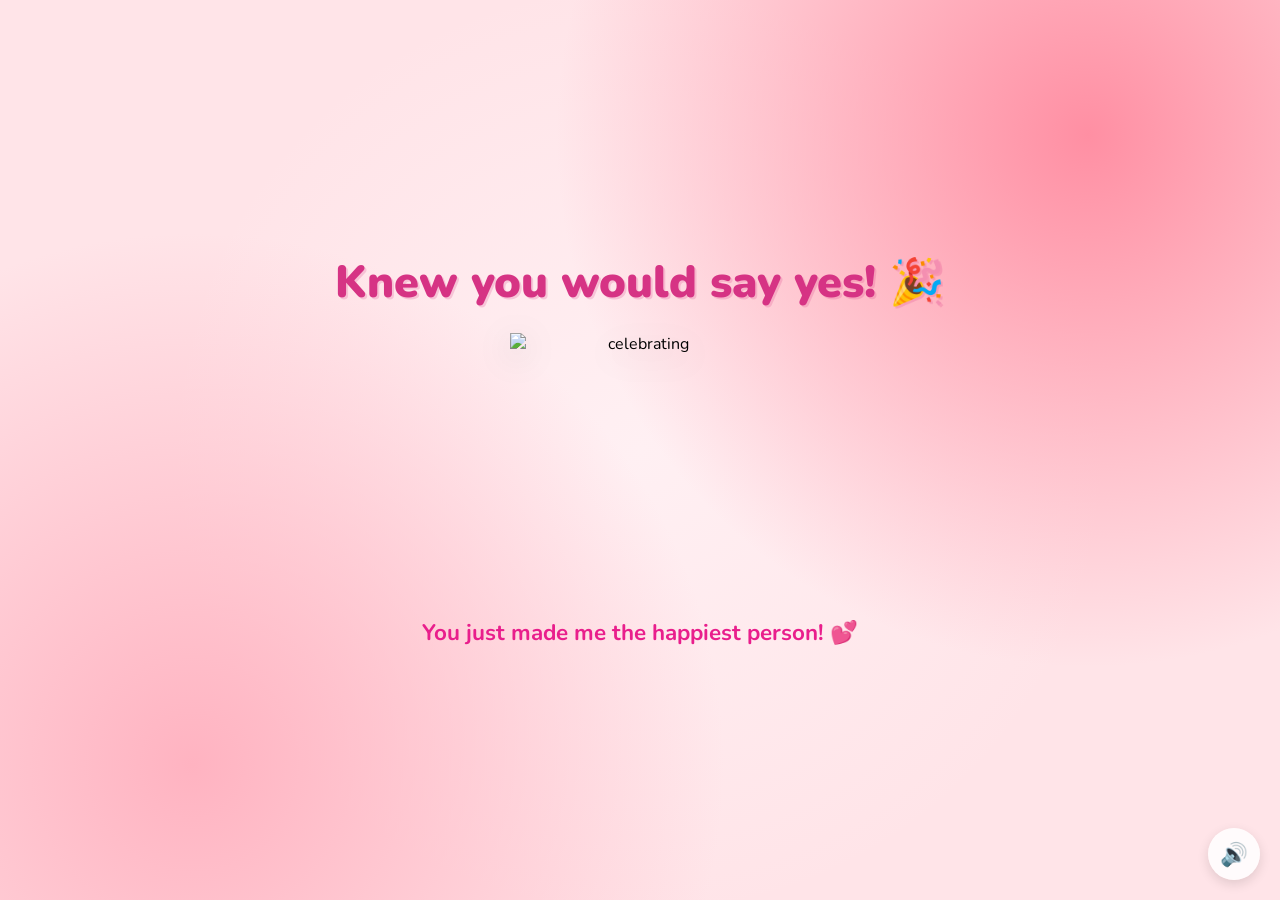
==== yes.html @ c74346f2 "Valentine's Day surprise 💕" ====
<!DOCTYPE html>
<html lang="en">
<head>
    <meta charset="UTF-8">
    <meta name="viewport" content="width=device-width, initial-scale=1.0">
    <title>Yay! 🎉</title>
    <link rel="preconnect" href="https://fonts.googleapis.com">
    <link href="https://fonts.googleapis.com/css2?family=Nunito:wght@400;700;800;900&display=swap" rel="stylesheet">
    <link rel="stylesheet" href="style.css">
    <script src="https://cdn.jsdelivr.net/npm/canvas-confetti@1.9.2/dist/confetti.browser.min.js"></script>
</head>
<body>
    <div class="hearts-bg"></div>

    <div class="container yes-container">
        <h1 class="yes-title">Knew you would say yes! 🎉</h1>

        <div class="gif-container">
            <img id="cat-gif" src="https://media.tenor.com/eNHbizSfVb0AAAAj/lovemode-cute.gif" alt="celebrating">
        </div>

        <p class="yes-message">You just made me the happiest person! 💕</p>
    </div>

    <audio id="bg-music" loop>
        <source src="music/background.mp3" type="audio/mpeg">
    </audio>

    <button id="music-toggle" onclick="toggleMusic()" title="Toggle music">🔊</button>

    <script src="yes-script.js"></script>
</body>
</html>
---- style.css ----
* {
    margin: 0;
    padding: 0;
    box-sizing: border-box;
}

body {
    background-color: #FFE4E8;
    font-family: 'Nunito', sans-serif;
    min-height: 100vh;
    display: flex;
    justify-content: center;
    align-items: center;
    overflow: hidden;
    background-image:
        radial-gradient(circle at 15% 85%, #ffb3c1 0%, transparent 40%),
        radial-gradient(circle at 85% 15%, #ff8fa3 0%, transparent 40%),
        radial-gradient(circle at 50% 50%, #fff0f3 0%, transparent 60%);
}

/* Floating hearts background */
.hearts-bg {
    position: fixed;
    top: 0; left: 0; right: 0; bottom: 0;
    pointer-events: none;
    z-index: 0;
    overflow: hidden;
}

.hearts-bg::before,
.hearts-bg::after {
    content: '💕 💗 💖 💝 💓';
    position: absolute;
    font-size: 1.5rem;
    opacity: 0.15;
    animation: floatHearts 12s linear infinite;
    white-space: nowrap;
    top: 100%;
    left: 10%;
}

.hearts-bg::after {
    animation-delay: 6s;
    left: 60%;
    content: '💗 💕 💓 💖 💝';
}

@keyframes floatHearts {
    from { transform: translateY(0); opacity: 0.15; }
    to { transform: translateY(-110vh); opacity: 0; }
}

.container {
    position: relative;
    z-index: 1;
    text-align: center;
    padding: 40px 20px;
}

h1 {
    font-size: 2.4rem;
    color: #d63384;
    font-weight: 900;
    margin-bottom: 20px;
    text-shadow: 2px 2px 0px rgba(214, 51, 132, 0.2);
    animation: wiggle 2s ease-in-out infinite;
}

@keyframes wiggle {
    0%, 100% { transform: rotate(-1deg); }
    50% { transform: rotate(1deg); }
}

.gif-container {
    margin: 20px auto;
    display: flex;
    justify-content: center;
}

#cat-gif {
    width: 200px;
    height: 200px;
    object-fit: contain;
    filter: drop-shadow(0 8px 16px rgba(0,0,0,0.15));
    transition: opacity 0.3s ease;
}

.buttons {
    display: flex;
    gap: 20px;
    justify-content: center;
    align-items: center;
    margin-top: 30px;
    flex-wrap: wrap;
}

#yes-btn {
    background: linear-gradient(135deg, #4CAF50, #45a049);
    color: white;
    border: none;
    border-radius: 16px;
    font-size: 1.6rem;
    font-weight: 900;
    font-family: 'Nunito', sans-serif;
    padding: 18px 45px;
    cursor: pointer;
    transition: transform 0.15s, box-shadow 0.15s;
    box-shadow: 0 6px 20px rgba(76, 175, 80, 0.45);
    letter-spacing: 1px;
}

#yes-btn:hover {
    transform: scale(1.06) translateY(-2px);
    box-shadow: 0 10px 28px rgba(76, 175, 80, 0.55);
}

#yes-btn:active {
    transform: scale(0.98);
}

#no-btn {
    background: linear-gradient(135deg, #e74c3c, #c0392b);
    color: white;
    border: none;
    border-radius: 12px;
    font-size: 1rem;
    font-weight: 700;
    font-family: 'Nunito', sans-serif;
    padding: 12px 28px;
    cursor: pointer;
    transition: background 0.2s, left 0.25s ease, top 0.25s ease;
    box-shadow: 0 4px 14px rgba(231, 76, 60, 0.4);
}

#no-btn:hover {
    background: linear-gradient(135deg, #c0392b, #a93226);
}


#tease-toast {
    margin-top: 14px;
    font-size: 1rem;
    color: #d63384;
    font-weight: 700;
    font-style: italic;
    opacity: 0;
    transform: translateY(6px);
    transition: opacity 0.3s ease, transform 0.3s ease;
    min-height: 1.5rem;
}

#tease-toast.show {
    opacity: 1;
    transform: translateY(0);
}

/* Music toggle button */
#music-toggle {
    position: fixed;
    bottom: 20px;
    right: 20px;
    background: rgba(255, 255, 255, 0.85);
    border: none;
    border-radius: 50%;
    width: 52px;
    height: 52px;
    font-size: 1.4rem;
    cursor: pointer;
    backdrop-filter: blur(10px);
    box-shadow: 0 4px 12px rgba(0, 0, 0, 0.12);
    transition: transform 0.2s;
    z-index: 100;
}

#music-toggle:hover {
    transform: scale(1.1);
}

/* Yes page specific */
.yes-container h1.yes-title {
    font-size: 2.8rem;
    animation: bounceTitle 0.6s ease infinite alternate;
}

@keyframes bounceTitle {
    from { transform: translateY(0) rotate(-1deg); }
    to { transform: translateY(-12px) rotate(1deg); }
}

.yes-message {
    font-size: 1.4rem;
    color: #e91e8c;
    font-weight: 700;
    margin-top: 24px;
    animation: fadeIn 1s ease 0.5s both;
}

@keyframes fadeIn {
    from { opacity: 0; transform: translateY(10px); }
    to { opacity: 1; transform: translateY(0); }
}

.yes-container #cat-gif {
    width: 260px;
    height: 260px;
}
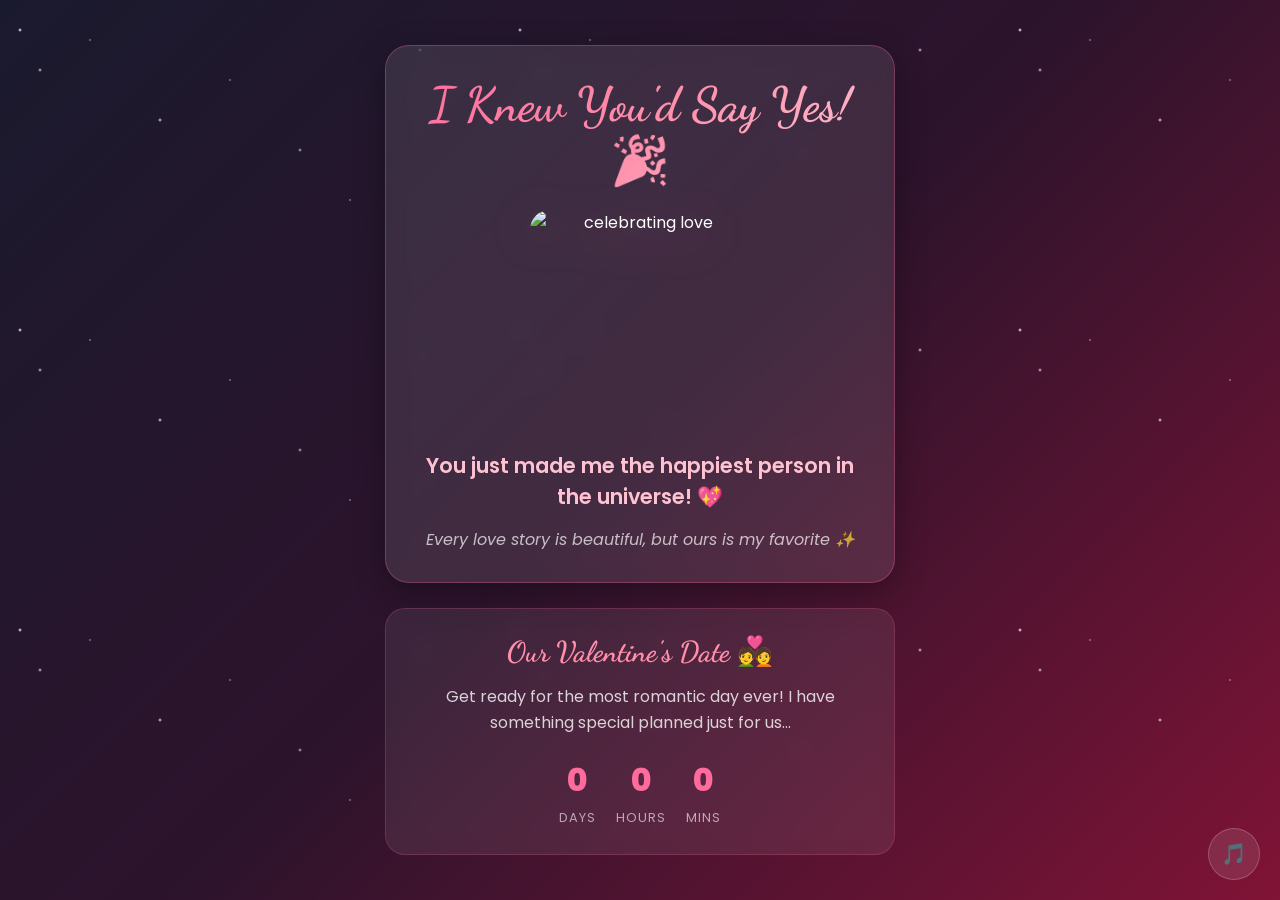
==== commit c0009359: "Valentine's Day surprise 💕" ====
--- a/yes.html
+++ b/yes.html
@@ -3,30 +3,53 @@
 <head>
     <meta charset="UTF-8">
     <meta name="viewport" content="width=device-width, initial-scale=1.0">
-    <title>Yay! 🎉</title>
+    <title>You Said Yes! 💕</title>
     <link rel="preconnect" href="https://fonts.googleapis.com">
-    <link href="https://fonts.googleapis.com/css2?family=Nunito:wght@400;700;800;900&display=swap" rel="stylesheet">
+    <link href="https://fonts.googleapis.com/css2?family=Dancing+Script:wght@700&family=Poppins:wght@400;600;700;800&display=swap" rel="stylesheet">
     <link rel="stylesheet" href="style.css">
     <script src="https://cdn.jsdelivr.net/npm/canvas-confetti@1.9.2/dist/confetti.browser.min.js"></script>
 </head>
-<body>
-    <div class="hearts-bg"></div>
+<body class="yes-page">
+    <div class="stars-bg"></div>
+    <div class="floating-hearts" id="floating-hearts"></div>
 
     <div class="container yes-container">
-        <h1 class="yes-title">Knew you would say yes! 🎉</h1>
+        <div class="love-letter">
+            <h1 class="yes-title">I Knew You'd Say Yes! 🎉</h1>
 
-        <div class="gif-container">
-            <img id="cat-gif" src="https://media.tenor.com/eNHbizSfVb0AAAAj/lovemode-cute.gif" alt="celebrating">
+            <div class="gif-container">
+                <img id="mood-gif" src="https://media.tenor.com/kkCLSF8xpfYAAAAi/tkthao219-bubududu.gif" alt="celebrating love">
+            </div>
+
+            <p class="yes-message">You just made me the happiest person in the universe! 💖</p>
+            <p class="yes-submessage">Every love story is beautiful, but ours is my favorite ✨</p>
         </div>
 
-        <p class="yes-message">You just made me the happiest person! 💕</p>
+        <div class="date-card">
+            <h3>Our Valentine's Date 💑</h3>
+            <p>Get ready for the most romantic day ever! I have something special planned just for us...</p>
+            <div class="countdown" id="countdown">
+                <div class="countdown-item">
+                    <span class="countdown-number" id="days">0</span>
+                    <span class="countdown-label">Days</span>
+                </div>
+                <div class="countdown-item">
+                    <span class="countdown-number" id="hours">0</span>
+                    <span class="countdown-label">Hours</span>
+                </div>
+                <div class="countdown-item">
+                    <span class="countdown-number" id="mins">0</span>
+                    <span class="countdown-label">Mins</span>
+                </div>
+            </div>
+        </div>
     </div>
 
     <audio id="bg-music" loop>
         <source src="music/background.mp3" type="audio/mpeg">
     </audio>
 
-    <button id="music-toggle" onclick="toggleMusic()" title="Toggle music">🔊</button>
+    <button id="music-toggle" onclick="toggleMusic()" title="Toggle music">🎵</button>
 
     <script src="yes-script.js"></script>
 </body>
--- a/style.css
+++ b/style.css
@@ -5,70 +5,116 @@
 }
 
 body {
-    background-color: #FFE4E8;
-    font-family: 'Nunito', sans-serif;
+    font-family: 'Poppins', sans-serif;
     min-height: 100vh;
     display: flex;
     justify-content: center;
     align-items: center;
-    overflow: hidden;
-    background-image:
-        radial-gradient(circle at 15% 85%, #ffb3c1 0%, transparent 40%),
-        radial-gradient(circle at 85% 15%, #ff8fa3 0%, transparent 40%),
-        radial-gradient(circle at 50% 50%, #fff0f3 0%, transparent 60%);
-}
-
-/* Floating hearts background */
-.hearts-bg {
+    overflow-x: hidden;
+    background: linear-gradient(135deg, #1a1a2e 0%, #16213e 50%, #0f3460 100%);
+    color: #fff;
+}
+
+/* Starry night background */
+.stars-bg {
     position: fixed;
     top: 0; left: 0; right: 0; bottom: 0;
     pointer-events: none;
     z-index: 0;
+    background-image: 
+        radial-gradient(2px 2px at 20px 30px, #fff, transparent),
+        radial-gradient(2px 2px at 40px 70px, rgba(255,255,255,0.8), transparent),
+        radial-gradient(1px 1px at 90px 40px, #fff, transparent),
+        radial-gradient(2px 2px at 160px 120px, rgba(255,255,255,0.9), transparent),
+        radial-gradient(1px 1px at 230px 80px, #fff, transparent),
+        radial-gradient(2px 2px at 300px 150px, rgba(255,255,255,0.7), transparent),
+        radial-gradient(1px 1px at 350px 200px, #fff, transparent),
+        radial-gradient(2px 2px at 420px 50px, rgba(255,255,255,0.8), transparent);
+    background-size: 500px 300px;
+    animation: twinkle 4s ease-in-out infinite alternate;
+}
+
+@keyframes twinkle {
+    0% { opacity: 0.7; }
+    100% { opacity: 1; }
+}
+
+/* Floating hearts */
+.floating-hearts {
+    position: fixed;
+    top: 0; left: 0; right: 0; bottom: 0;
+    pointer-events: none;
+    z-index: 1;
     overflow: hidden;
 }
 
-.hearts-bg::before,
-.hearts-bg::after {
-    content: '💕 💗 💖 💝 💓';
+.heart {
     position: absolute;
     font-size: 1.5rem;
-    opacity: 0.15;
-    animation: floatHearts 12s linear infinite;
-    white-space: nowrap;
-    top: 100%;
-    left: 10%;
-}
-
-.hearts-bg::after {
-    animation-delay: 6s;
-    left: 60%;
-    content: '💗 💕 💓 💖 💝';
-}
-
-@keyframes floatHearts {
-    from { transform: translateY(0); opacity: 0.15; }
-    to { transform: translateY(-110vh); opacity: 0; }
+    animation: floatUp 8s ease-in-out infinite;
+    opacity: 0;
+}
+
+@keyframes floatUp {
+    0% { transform: translateY(100vh) rotate(0deg); opacity: 0; }
+    10% { opacity: 0.8; }
+    90% { opacity: 0.8; }
+    100% { transform: translateY(-100vh) rotate(360deg); opacity: 0; }
 }
 
 .container {
     position: relative;
-    z-index: 1;
+    z-index: 10;
     text-align: center;
-    padding: 40px 20px;
+    padding: 30px 20px;
+    max-width: 500px;
+}
+
+/* Love letter styling */
+.love-letter {
+    background: rgba(255, 255, 255, 0.08);
+    backdrop-filter: blur(10px);
+    border-radius: 24px;
+    padding: 30px 25px;
+    margin-bottom: 20px;
+    border: 1px solid rgba(255, 255, 255, 0.15);
+    box-shadow: 0 8px 32px rgba(0, 0, 0, 0.3);
+}
+
+.opener {
+    font-family: 'Dancing Script', cursive;
+    font-size: 1.6rem;
+    color: #ff6b9d;
+    margin-bottom: 10px;
+    animation: fadeSlideIn 1s ease both;
 }
 
 h1 {
-    font-size: 2.4rem;
-    color: #d63384;
-    font-weight: 900;
-    margin-bottom: 20px;
-    text-shadow: 2px 2px 0px rgba(214, 51, 132, 0.2);
-    animation: wiggle 2s ease-in-out infinite;
-}
-
-@keyframes wiggle {
-    0%, 100% { transform: rotate(-1deg); }
-    50% { transform: rotate(1deg); }
+    font-family: 'Dancing Script', cursive;
+    font-size: 2.5rem;
+    background: linear-gradient(135deg, #ff6b9d, #ff8fab, #ffc2d1);
+    -webkit-background-clip: text;
+    -webkit-text-fill-color: transparent;
+    background-clip: text;
+    margin-bottom: 12px;
+    animation: pulse 2s ease-in-out infinite, fadeSlideIn 1s ease 0.2s both;
+}
+
+@keyframes pulse {
+    0%, 100% { transform: scale(1); }
+    50% { transform: scale(1.02); }
+}
+
+@keyframes fadeSlideIn {
+    from { opacity: 0; transform: translateY(20px); }
+    to { opacity: 1; transform: translateY(0); }
+}
+
+.subtitle {
+    font-size: 1rem;
+    color: rgba(255, 255, 255, 0.7);
+    font-style: italic;
+    animation: fadeSlideIn 1s ease 0.4s both;
 }
 
 .gif-container {
@@ -77,41 +123,69 @@
     justify-content: center;
 }
 
-#cat-gif {
-    width: 200px;
-    height: 200px;
+#mood-gif {
+    width: 180px;
+    height: 180px;
     object-fit: contain;
-    filter: drop-shadow(0 8px 16px rgba(0,0,0,0.15));
-    transition: opacity 0.3s ease;
+    filter: drop-shadow(0 8px 24px rgba(255, 107, 157, 0.4));
+    transition: all 0.4s ease;
+    border-radius: 20px;
+}
+
+.response-area {
+    margin-top: 20px;
+}
+
+.message-bubble {
+    background: rgba(255, 107, 157, 0.2);
+    border-radius: 20px;
+    padding: 0;
+    margin-bottom: 20px;
+    min-height: 0;
+    overflow: hidden;
+    transition: all 0.4s ease;
+    border: 1px solid transparent;
+}
+
+.message-bubble.show {
+    padding: 15px 20px;
+    min-height: 50px;
+    border-color: rgba(255, 107, 157, 0.3);
+}
+
+.message-bubble p {
+    color: #ffc2d1;
+    font-size: 1rem;
+    font-weight: 600;
+    margin: 0;
 }
 
 .buttons {
     display: flex;
-    gap: 20px;
+    gap: 15px;
     justify-content: center;
     align-items: center;
-    margin-top: 30px;
     flex-wrap: wrap;
 }
 
 #yes-btn {
-    background: linear-gradient(135deg, #4CAF50, #45a049);
+    background: linear-gradient(135deg, #ff6b9d, #ff8fab);
     color: white;
     border: none;
-    border-radius: 16px;
-    font-size: 1.6rem;
-    font-weight: 900;
-    font-family: 'Nunito', sans-serif;
-    padding: 18px 45px;
+    border-radius: 50px;
+    font-size: 1.1rem;
+    font-weight: 700;
+    font-family: 'Poppins', sans-serif;
+    padding: 16px 32px;
     cursor: pointer;
-    transition: transform 0.15s, box-shadow 0.15s;
-    box-shadow: 0 6px 20px rgba(76, 175, 80, 0.45);
-    letter-spacing: 1px;
+    transition: all 0.3s ease;
+    box-shadow: 0 6px 25px rgba(255, 107, 157, 0.5);
+    letter-spacing: 0.5px;
 }
 
 #yes-btn:hover {
-    transform: scale(1.06) translateY(-2px);
-    box-shadow: 0 10px 28px rgba(76, 175, 80, 0.55);
+    transform: translateY(-3px) scale(1.05);
+    box-shadow: 0 12px 35px rgba(255, 107, 157, 0.6);
 }
 
 #yes-btn:active {
@@ -119,39 +193,53 @@
 }
 
 #no-btn {
-    background: linear-gradient(135deg, #e74c3c, #c0392b);
-    color: white;
-    border: none;
-    border-radius: 12px;
-    font-size: 1rem;
-    font-weight: 700;
-    font-family: 'Nunito', sans-serif;
-    padding: 12px 28px;
+    background: rgba(255, 255, 255, 0.1);
+    color: rgba(255, 255, 255, 0.8);
+    border: 2px solid rgba(255, 255, 255, 0.2);
+    border-radius: 50px;
+    font-size: 0.95rem;
+    font-weight: 600;
+    font-family: 'Poppins', sans-serif;
+    padding: 14px 28px;
     cursor: pointer;
-    transition: background 0.2s, left 0.25s ease, top 0.25s ease;
-    box-shadow: 0 4px 14px rgba(231, 76, 60, 0.4);
+    transition: all 0.3s ease;
 }
 
 #no-btn:hover {
-    background: linear-gradient(135deg, #c0392b, #a93226);
-}
-
-
-#tease-toast {
-    margin-top: 14px;
-    font-size: 1rem;
-    color: #d63384;
-    font-weight: 700;
-    font-style: italic;
-    opacity: 0;
-    transform: translateY(6px);
-    transition: opacity 0.3s ease, transform 0.3s ease;
-    min-height: 1.5rem;
-}
-
-#tease-toast.show {
-    opacity: 1;
-    transform: translateY(0);
+    background: rgba(255, 255, 255, 0.15);
+    border-color: rgba(255, 255, 255, 0.3);
+}
+
+/* Love meter */
+.love-meter {
+    margin-top: 30px;
+    display: flex;
+    align-items: center;
+    justify-content: center;
+    gap: 12px;
+    font-size: 0.9rem;
+    color: rgba(255, 255, 255, 0.7);
+}
+
+.meter-bar {
+    width: 120px;
+    height: 12px;
+    background: rgba(255, 255, 255, 0.1);
+    border-radius: 10px;
+    overflow: hidden;
+}
+
+.meter-fill {
+    height: 100%;
+    width: 50%;
+    background: linear-gradient(90deg, #ff6b9d, #ff8fab, #ffc2d1);
+    border-radius: 10px;
+    transition: width 0.5s ease;
+}
+
+#meter-text {
+    font-size: 1.2rem;
+    transition: transform 0.3s ease;
 }
 
 /* Music toggle button */
@@ -159,48 +247,133 @@
     position: fixed;
     bottom: 20px;
     right: 20px;
-    background: rgba(255, 255, 255, 0.85);
-    border: none;
+    background: rgba(255, 255, 255, 0.1);
+    backdrop-filter: blur(10px);
+    border: 1px solid rgba(255, 255, 255, 0.2);
     border-radius: 50%;
     width: 52px;
     height: 52px;
-    font-size: 1.4rem;
+    font-size: 1.3rem;
     cursor: pointer;
-    backdrop-filter: blur(10px);
-    box-shadow: 0 4px 12px rgba(0, 0, 0, 0.12);
-    transition: transform 0.2s;
+    transition: all 0.3s ease;
     z-index: 100;
 }
 
 #music-toggle:hover {
     transform: scale(1.1);
-}
-
-/* Yes page specific */
-.yes-container h1.yes-title {
-    font-size: 2.8rem;
-    animation: bounceTitle 0.6s ease infinite alternate;
-}
-
-@keyframes bounceTitle {
-    from { transform: translateY(0) rotate(-1deg); }
-    to { transform: translateY(-12px) rotate(1deg); }
+    background: rgba(255, 255, 255, 0.15);
+}
+
+/* ============ YES PAGE STYLES ============ */
+.yes-page {
+    background: linear-gradient(135deg, #1a1a2e 0%, #2d132c 50%, #801336 100%);
+}
+
+.yes-container {
+    max-width: 550px;
+}
+
+.yes-container .love-letter {
+    background: rgba(255, 255, 255, 0.1);
+    border-color: rgba(255, 107, 157, 0.3);
+}
+
+.yes-title {
+    font-family: 'Dancing Script', cursive;
+    font-size: 3rem !important;
+    animation: celebrateBounce 0.8s ease infinite alternate, 
+               rainbowGlow 3s ease infinite !important;
+}
+
+@keyframes celebrateBounce {
+    from { transform: translateY(0) scale(1); }
+    to { transform: translateY(-15px) scale(1.05); }
+}
+
+@keyframes rainbowGlow {
+    0%, 100% { 
+        text-shadow: 0 0 20px rgba(255, 107, 157, 0.8),
+                     0 0 40px rgba(255, 107, 157, 0.4);
+    }
+    50% { 
+        text-shadow: 0 0 30px rgba(255, 143, 171, 0.9),
+                     0 0 60px rgba(255, 143, 171, 0.5);
+    }
 }
 
 .yes-message {
-    font-size: 1.4rem;
-    color: #e91e8c;
-    font-weight: 700;
-    margin-top: 24px;
-    animation: fadeIn 1s ease 0.5s both;
-}
-
-@keyframes fadeIn {
-    from { opacity: 0; transform: translateY(10px); }
-    to { opacity: 1; transform: translateY(0); }
-}
-
-.yes-container #cat-gif {
-    width: 260px;
-    height: 260px;
-}
+    font-size: 1.3rem;
+    color: #ffc2d1;
+    font-weight: 600;
+    margin-top: 20px;
+    animation: fadeSlideIn 1s ease 0.5s both;
+}
+
+.yes-submessage {
+    font-size: 1rem;
+    color: rgba(255, 255, 255, 0.7);
+    margin-top: 15px;
+    font-style: italic;
+    animation: fadeSlideIn 1s ease 0.8s both;
+}
+
+.yes-container #mood-gif {
+    width: 220px;
+    height: 220px;
+    animation: heartbeat 1.5s ease infinite;
+}
+
+@keyframes heartbeat {
+    0%, 100% { transform: scale(1); }
+    25% { transform: scale(1.1); }
+    50% { transform: scale(1); }
+    75% { transform: scale(1.05); }
+}
+
+.date-card {
+    background: rgba(255, 255, 255, 0.08);
+    backdrop-filter: blur(10px);
+    border-radius: 20px;
+    padding: 25px;
+    margin-top: 25px;
+    border: 1px solid rgba(255, 107, 157, 0.2);
+    animation: fadeSlideIn 1s ease 1s both;
+}
+
+.date-card h3 {
+    font-family: 'Dancing Script', cursive;
+    font-size: 1.8rem;
+    color: #ff8fab;
+    margin-bottom: 15px;
+}
+
+.date-card p {
+    color: rgba(255, 255, 255, 0.8);
+    font-size: 1rem;
+    line-height: 1.6;
+}
+
+.countdown {
+    display: flex;
+    justify-content: center;
+    gap: 20px;
+    margin-top: 20px;
+}
+
+.countdown-item {
+    text-align: center;
+}
+
+.countdown-number {
+    font-size: 2rem;
+    font-weight: 800;
+    color: #ff6b9d;
+    display: block;
+}
+
+.countdown-label {
+    font-size: 0.8rem;
+    color: rgba(255, 255, 255, 0.6);
+    text-transform: uppercase;
+    letter-spacing: 1px;
+}
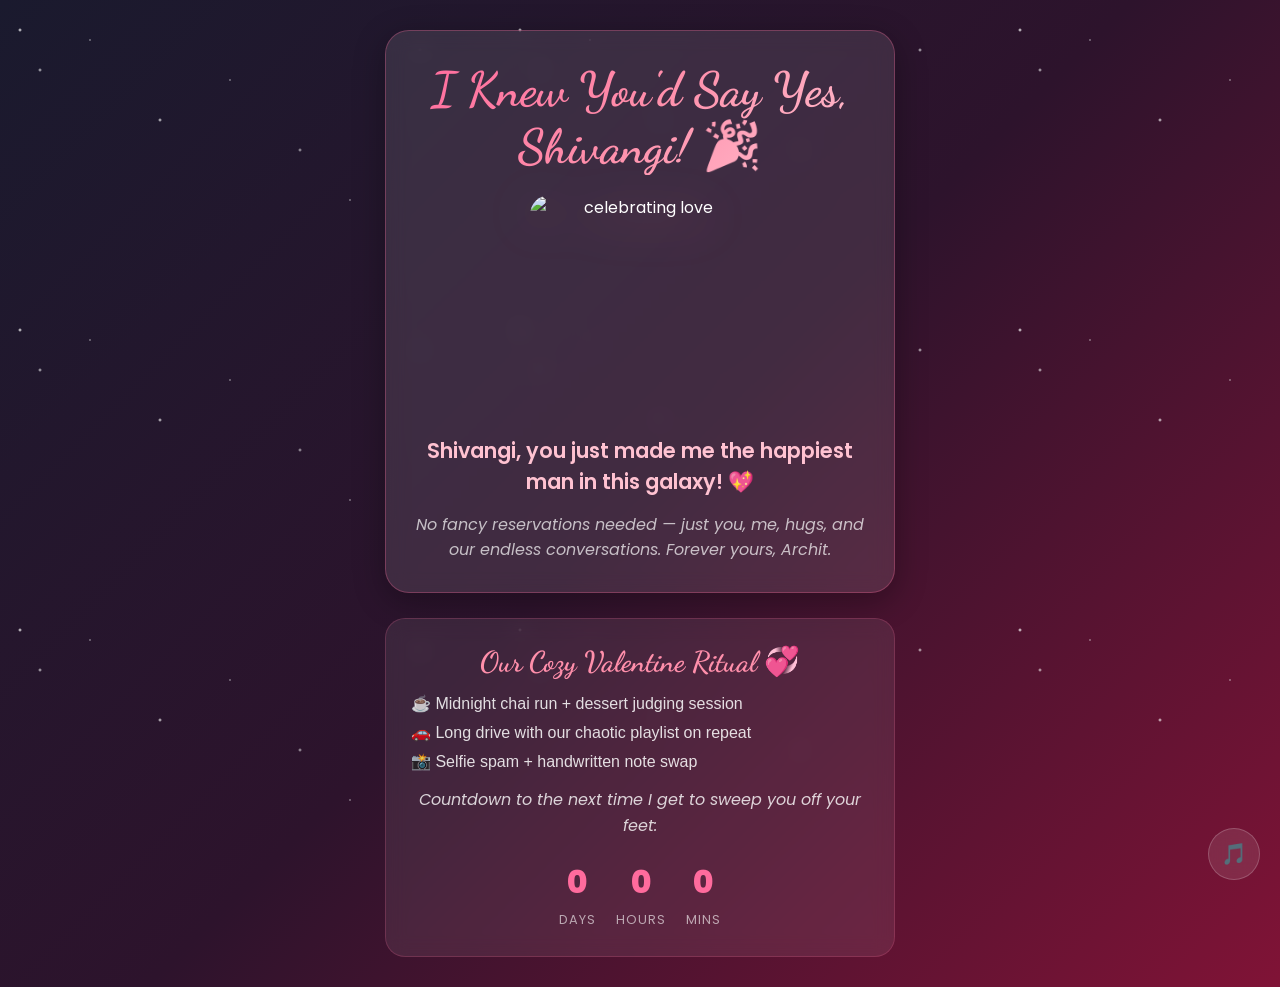
==== commit 86f08049: "Personalized touch" ====
--- a/yes.html
+++ b/yes.html
@@ -15,19 +15,24 @@
 
     <div class="container yes-container">
         <div class="love-letter">
-            <h1 class="yes-title">I Knew You'd Say Yes! 🎉</h1>
+            <h1 class="yes-title">I Knew You'd Say Yes, Shivangi! 🎉</h1>
 
             <div class="gif-container">
                 <img id="mood-gif" src="https://media.tenor.com/kkCLSF8xpfYAAAAi/tkthao219-bubududu.gif" alt="celebrating love">
             </div>
 
-            <p class="yes-message">You just made me the happiest person in the universe! 💖</p>
-            <p class="yes-submessage">Every love story is beautiful, but ours is my favorite ✨</p>
+            <p class="yes-message">Shivangi, you just made me the happiest man in this galaxy! 💖</p>
+            <p class="yes-submessage">No fancy reservations needed — just you, me, hugs, and our endless conversations. Forever yours, Archit.</p>
         </div>
 
         <div class="date-card">
-            <h3>Our Valentine's Date 💑</h3>
-            <p>Get ready for the most romantic day ever! I have something special planned just for us...</p>
+            <h3>Our Cozy Valentine Ritual 💞</h3>
+            <ul class="date-list">
+                <li>☕ Midnight chai run + dessert judging session</li>
+                <li>🚗 Long drive with our chaotic playlist on repeat</li>
+                <li>📸 Selfie spam + handwritten note swap</li>
+            </ul>
+            <p class="date-note">Countdown to the next time I get to sweep you off your feet:</p>
             <div class="countdown" id="countdown">
                 <div class="countdown-item">
                     <span class="countdown-number" id="days">0</span>
--- a/style.css
+++ b/style.css
@@ -347,6 +347,25 @@
     margin-bottom: 15px;
 }
 
+.date-list {
+    list-style: none;
+    padding-left: 0;
+    margin: 0 0 16px;
+    display: flex;
+    flex-direction: column;
+    gap: 10px;
+    color: rgba(255, 255, 255, 0.85);
+    font-weight: 500;
+    text-align: left;
+}
+
+.date-note {
+    font-size: 0.95rem;
+    color: rgba(255, 255, 255, 0.7);
+    margin-bottom: 12px;
+    font-style: italic;
+}
+
 .date-card p {
     color: rgba(255, 255, 255, 0.8);
     font-size: 1rem;
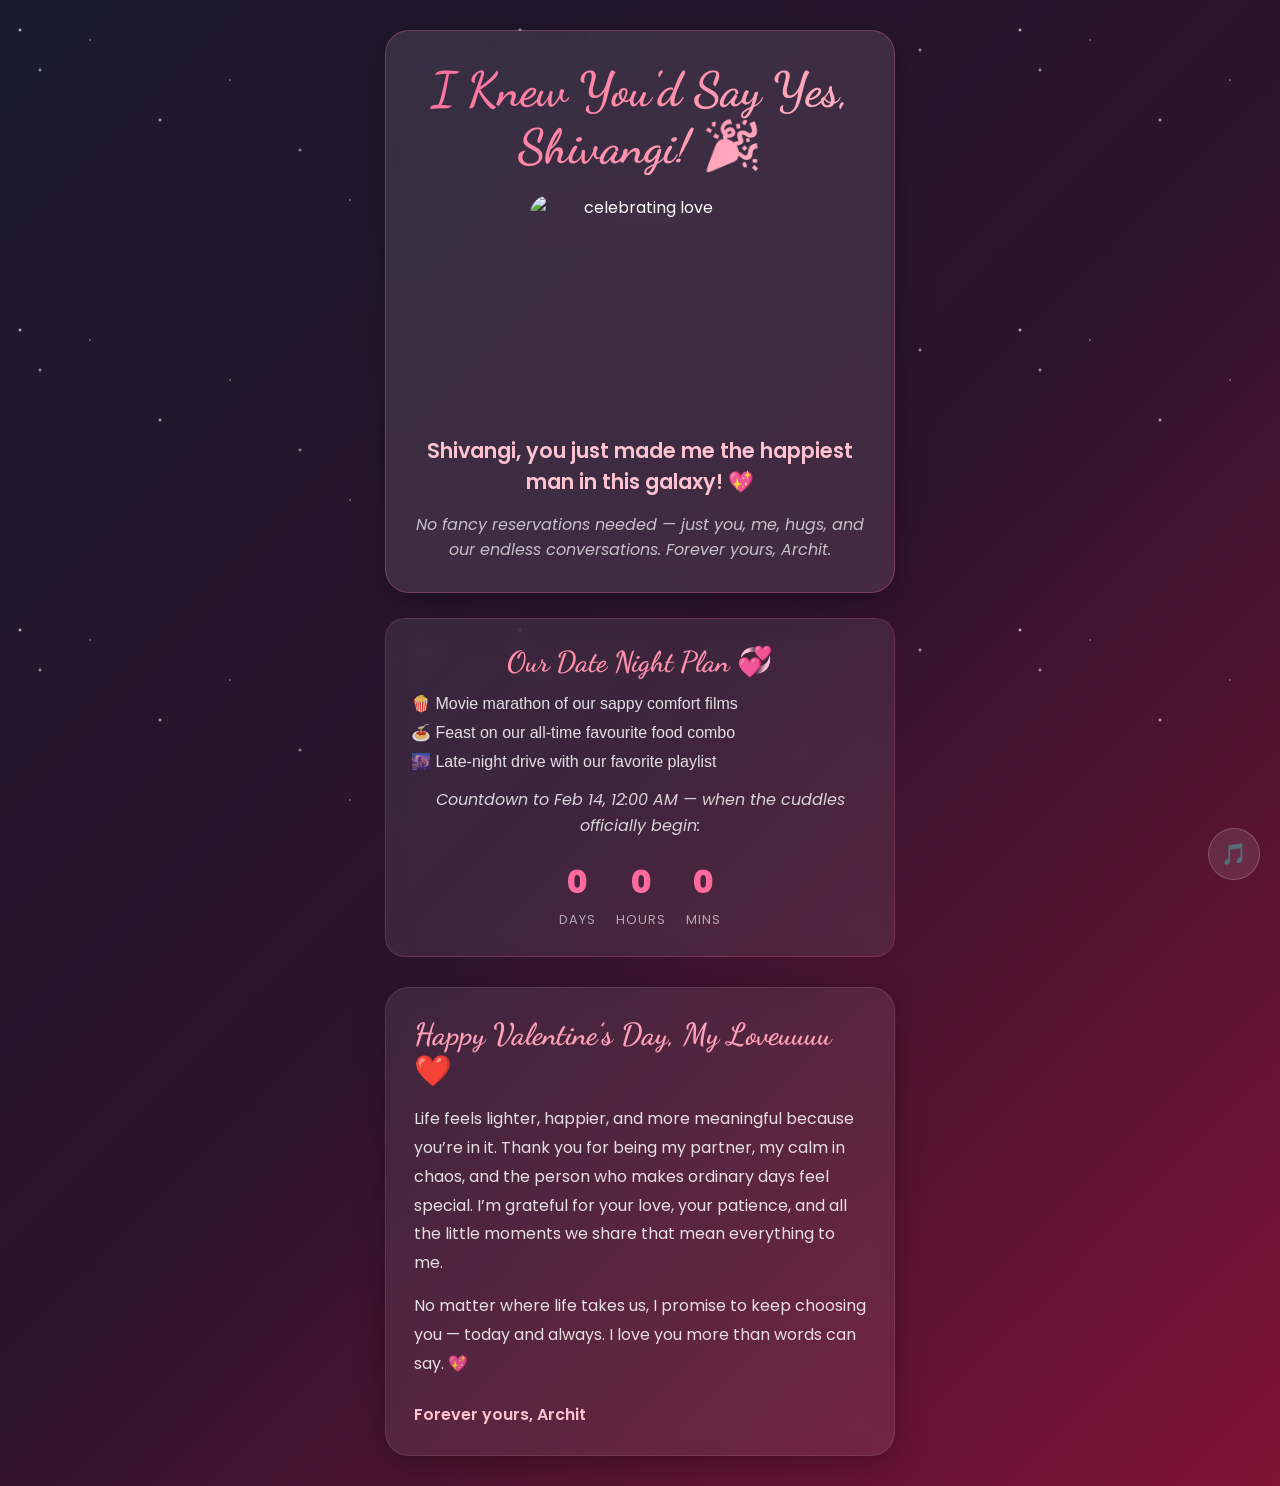
==== commit 9e70f529: "Personalized touch" ====
--- a/yes.html
+++ b/yes.html
@@ -26,13 +26,13 @@
         </div>
 
         <div class="date-card">
-            <h3>Our Cozy Valentine Ritual 💞</h3>
+            <h3>Our Date Night Plan 💞</h3>
             <ul class="date-list">
-                <li>☕ Midnight chai run + dessert judging session</li>
-                <li>🚗 Long drive with our chaotic playlist on repeat</li>
-                <li>📸 Selfie spam + handwritten note swap</li>
+                <li>🍿 Movie marathon of our sappy comfort films</li>
+                <li>🍝 Feast on our all-time favourite food combo</li>
+                <li>🌆 Late-night drive with our favorite playlist</li>
             </ul>
-            <p class="date-note">Countdown to the next time I get to sweep you off your feet:</p>
+            <p class="date-note">Countdown to Feb 14, 12:00 AM — when the cuddles officially begin:</p>
             <div class="countdown" id="countdown">
                 <div class="countdown-item">
                     <span class="countdown-number" id="days">0</span>
@@ -48,6 +48,13 @@
                 </div>
             </div>
         </div>
+
+        <section class="love-note">
+            <h3>Happy Valentine’s Day, My Loveuuuu ❤️</h3>
+            <p>Life feels lighter, happier, and more meaningful because you’re in it. Thank you for being my partner, my calm in chaos, and the person who makes ordinary days feel special. I’m grateful for your love, your patience, and all the little moments we share that mean everything to me.</p>
+            <p>No matter where life takes us, I promise to keep choosing you — today and always. I love you more than words can say. 💖</p>
+            <span class="love-note__signature">Forever yours, Archit</span>
+        </section>
     </div>
 
     <audio id="bg-music" loop>
--- a/style.css
+++ b/style.css
@@ -372,6 +372,39 @@
     line-height: 1.6;
 }
 
+.love-note {
+    margin-top: 30px;
+    background: rgba(255, 255, 255, 0.08);
+    border-radius: 24px;
+    padding: 28px;
+    border: 1px solid rgba(255, 255, 255, 0.1);
+    backdrop-filter: blur(10px);
+    box-shadow: 0 8px 30px rgba(0, 0, 0, 0.25);
+    text-align: left;
+    animation: fadeSlideIn 1s ease 1.2s both;
+}
+
+.love-note h3 {
+    font-family: 'Dancing Script', cursive;
+    font-size: 1.9rem;
+    color: #ff9fba;
+    margin-bottom: 15px;
+}
+
+.love-note p {
+    color: rgba(255, 255, 255, 0.85);
+    line-height: 1.8;
+    margin-bottom: 14px;
+}
+
+.love-note__signature {
+    display: inline-block;
+    margin-top: 10px;
+    font-size: 1rem;
+    font-weight: 600;
+    color: #ffc2d1;
+}
+
 .countdown {
     display: flex;
     justify-content: center;
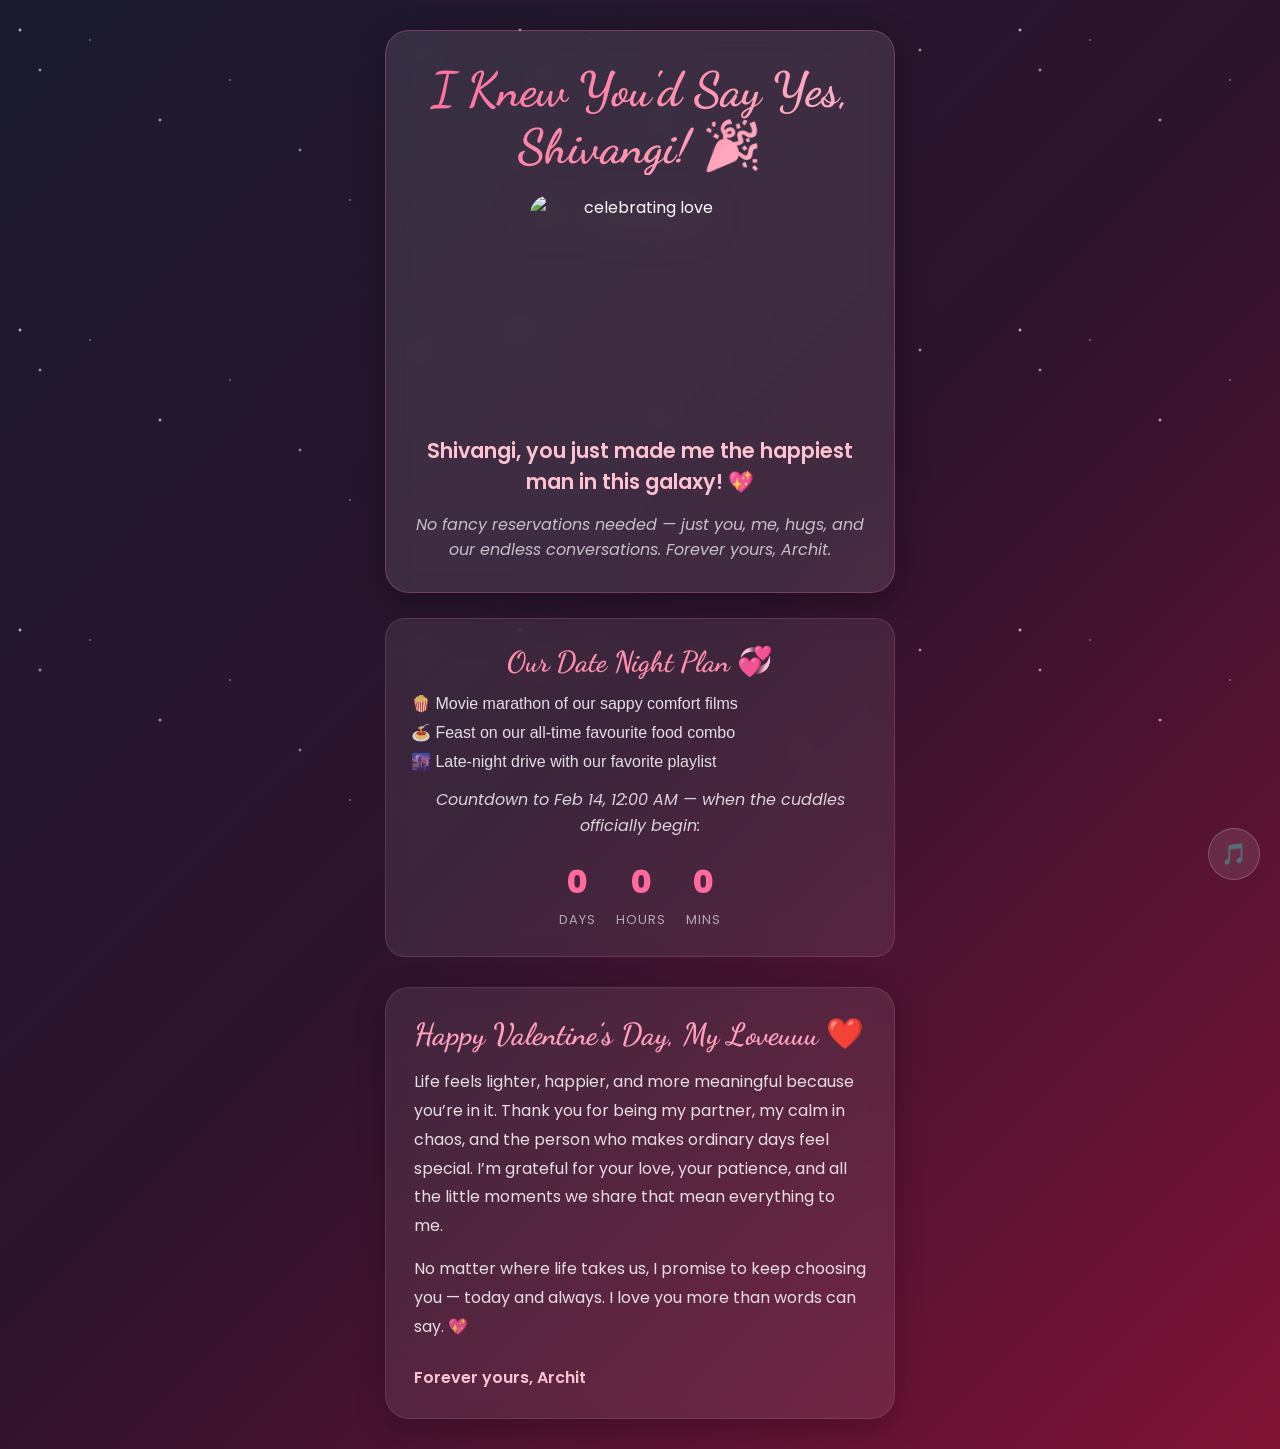
==== commit 97a834d7: "Personalized touch" ====
--- a/yes.html
+++ b/yes.html
@@ -50,7 +50,7 @@
         </div>
 
         <section class="love-note">
-            <h3>Happy Valentine’s Day, My Loveuuuu ❤️</h3>
+            <h3>Happy Valentine’s Day, My Loveuuu ❤️</h3>
             <p>Life feels lighter, happier, and more meaningful because you’re in it. Thank you for being my partner, my calm in chaos, and the person who makes ordinary days feel special. I’m grateful for your love, your patience, and all the little moments we share that mean everything to me.</p>
             <p>No matter where life takes us, I promise to keep choosing you — today and always. I love you more than words can say. 💖</p>
             <span class="love-note__signature">Forever yours, Archit</span>
